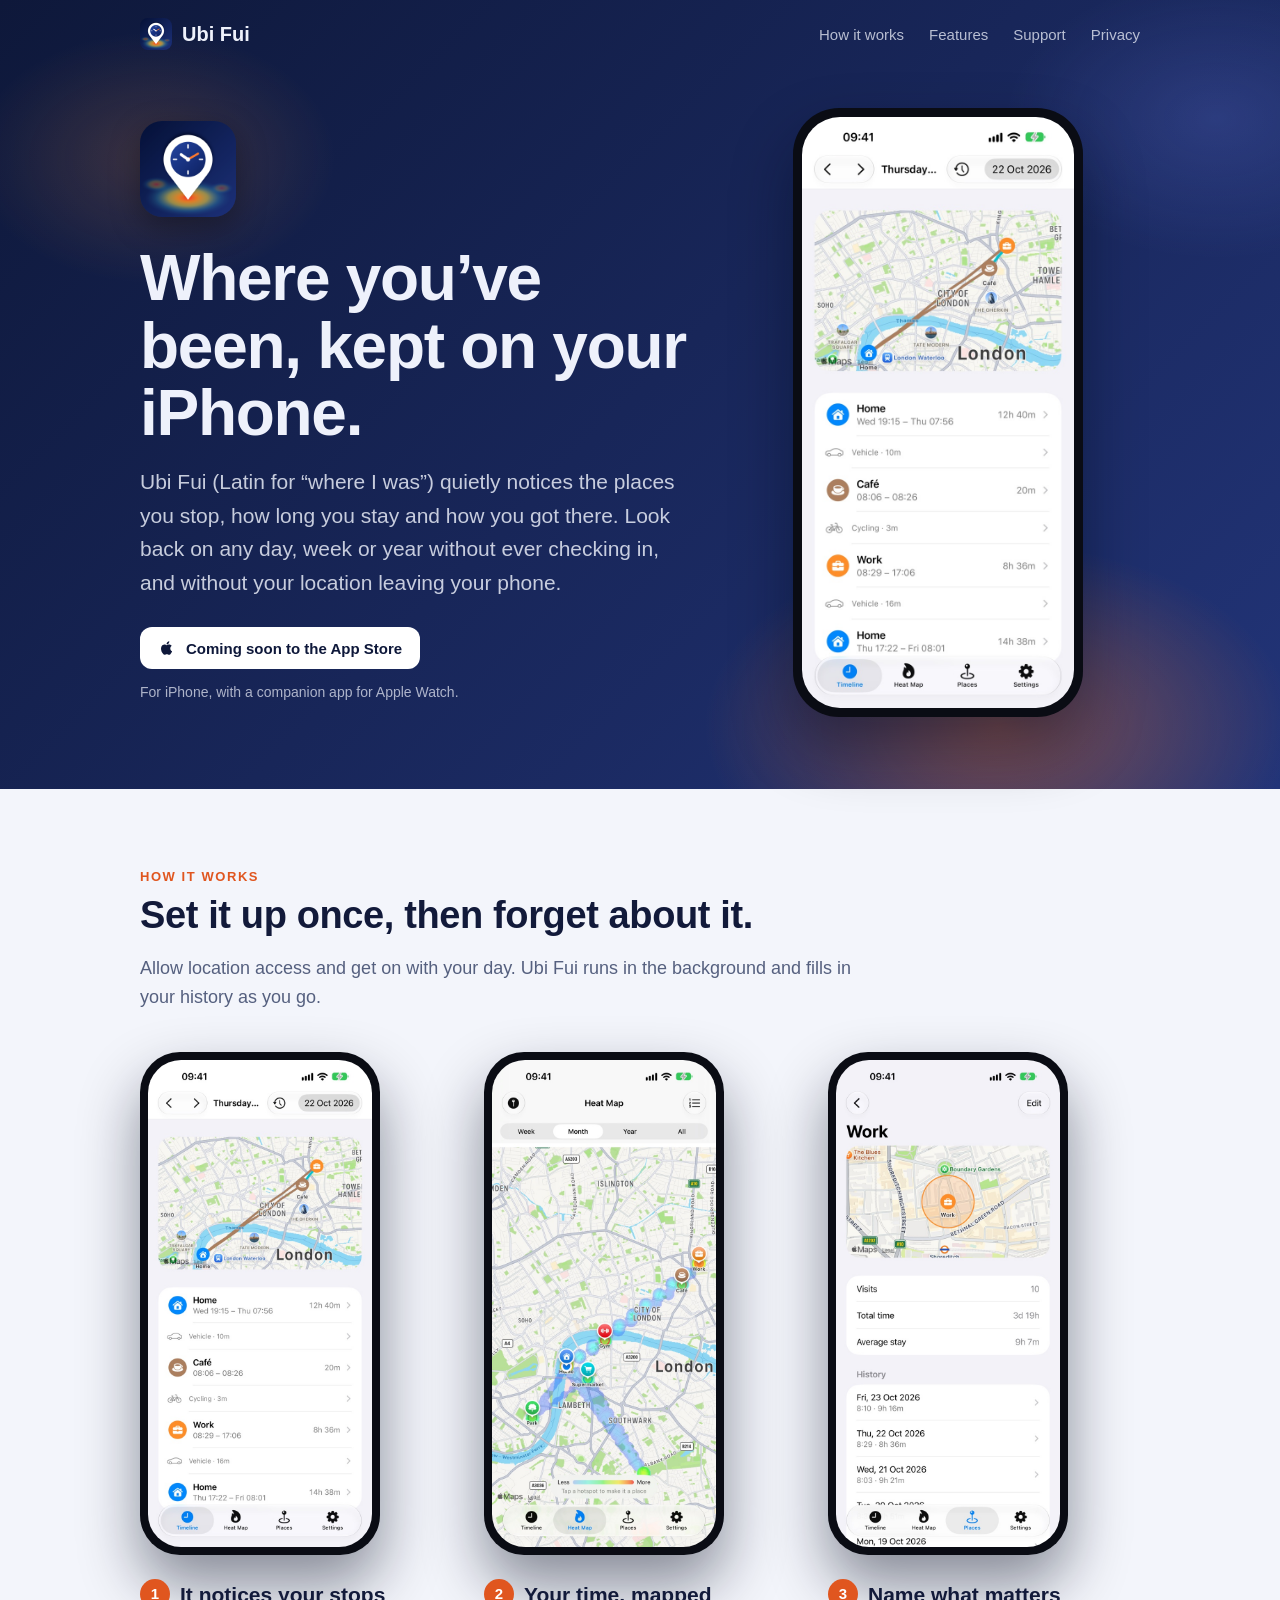
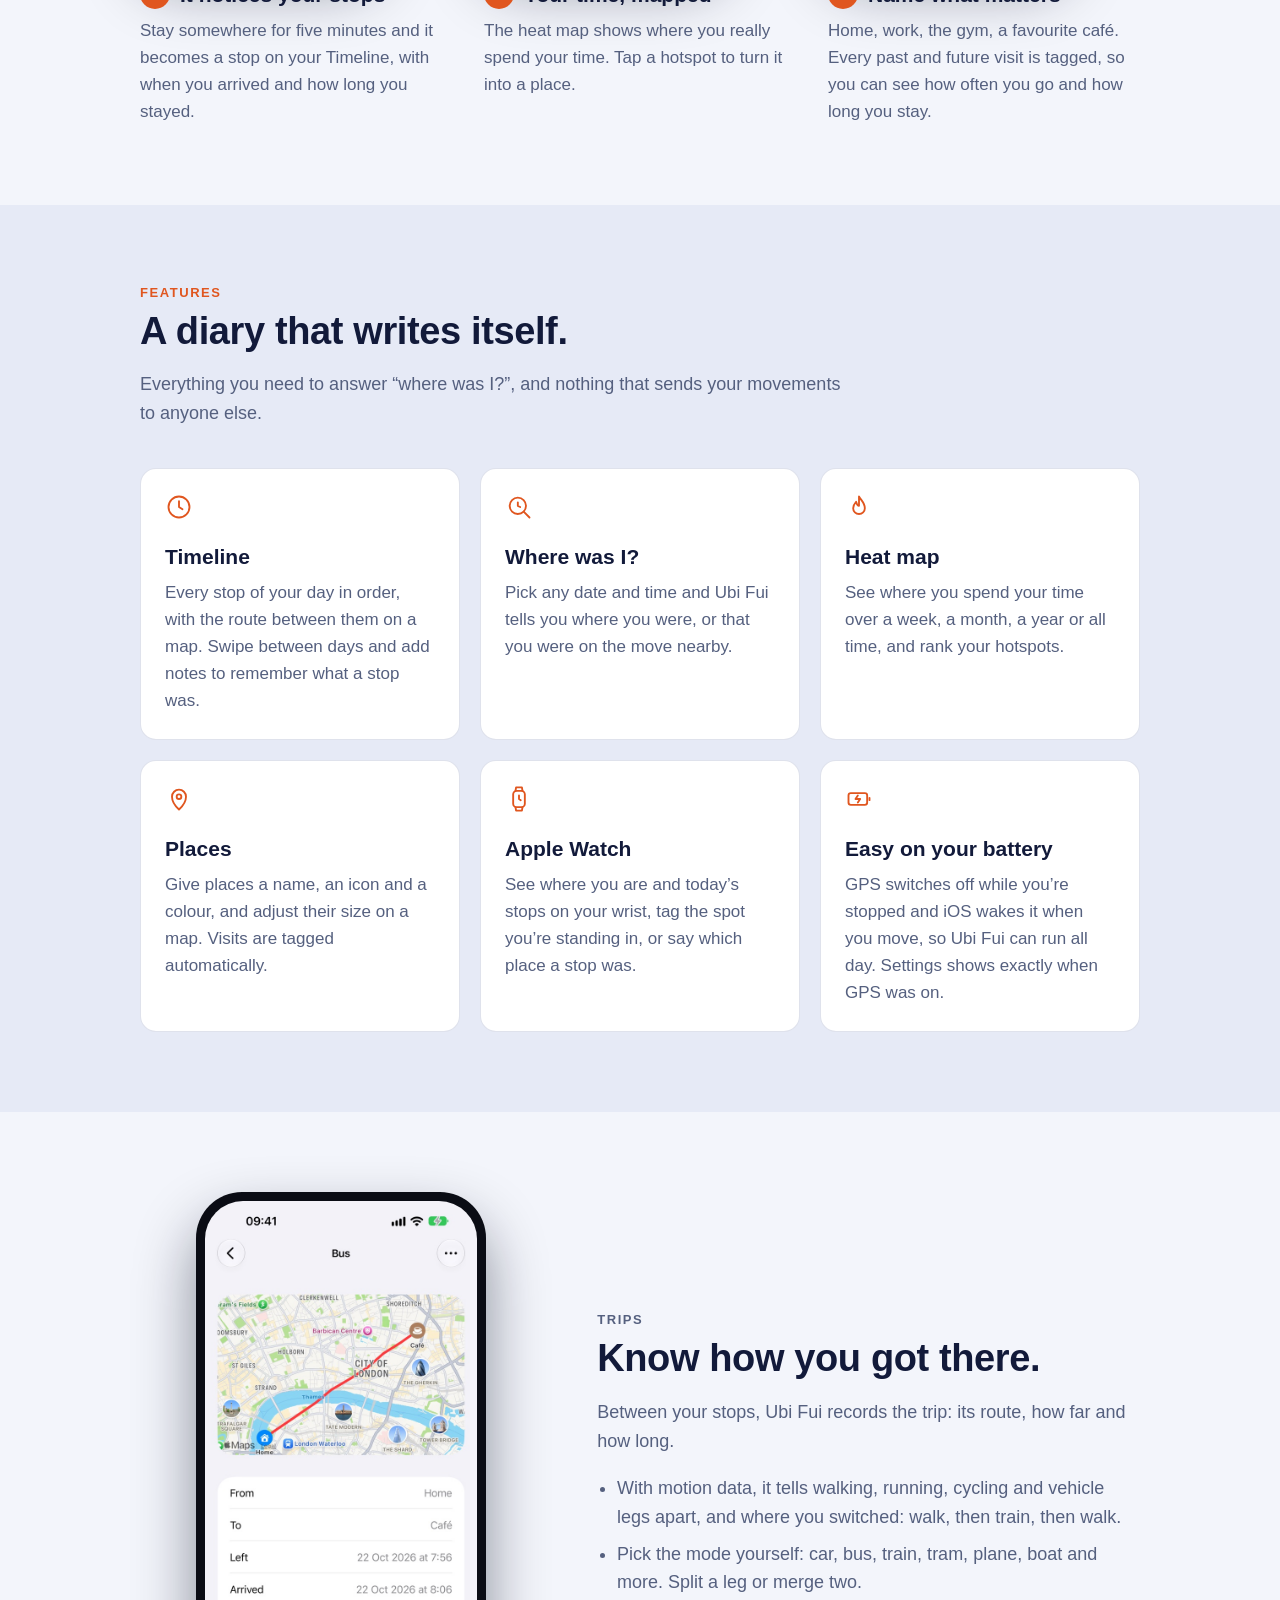
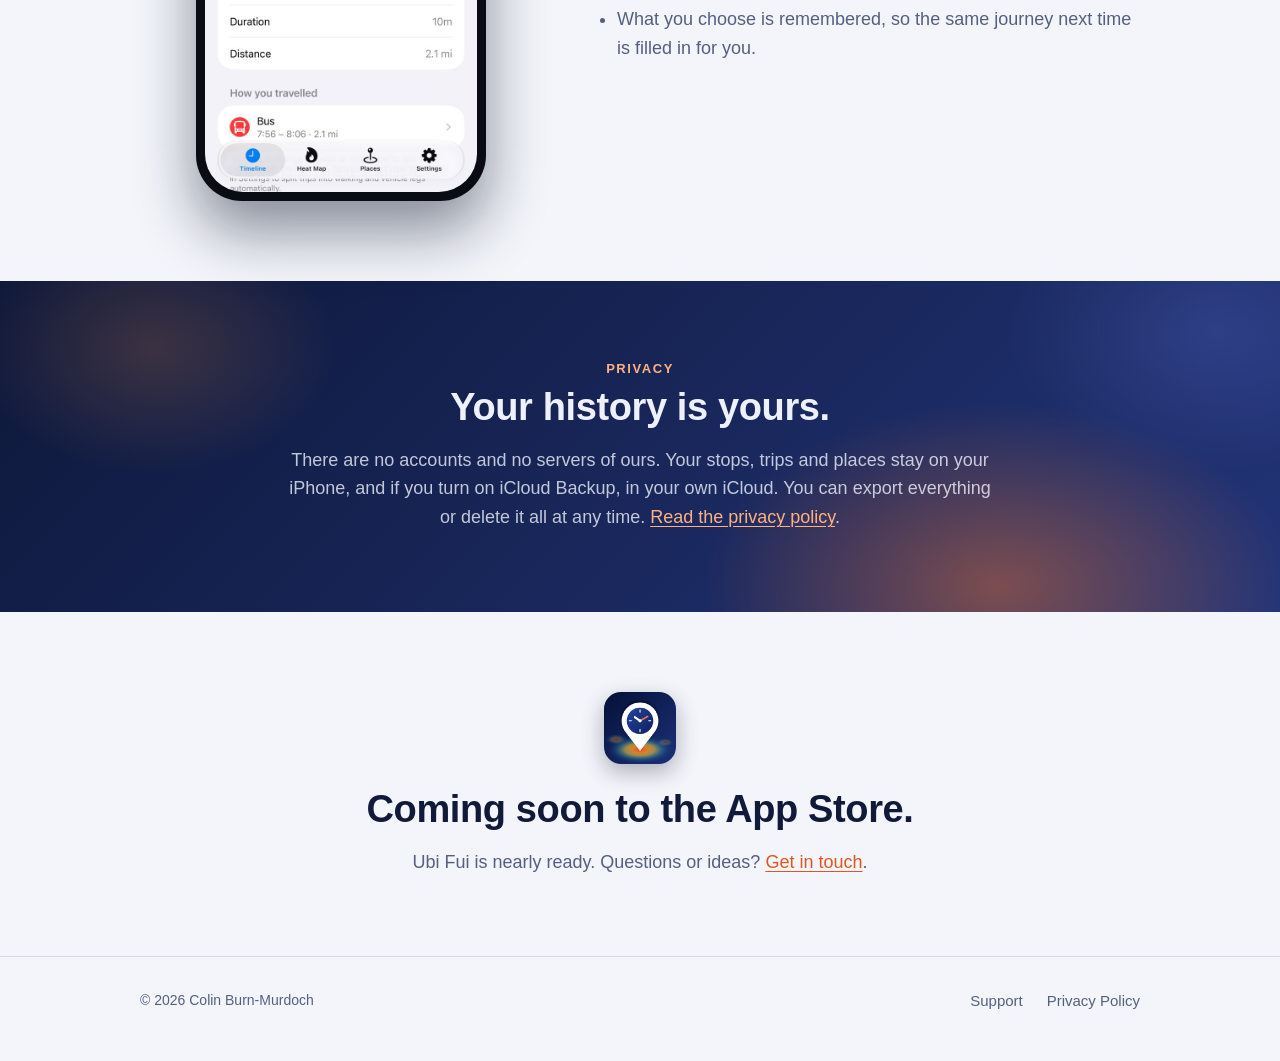
==== index.html @ 3b73dcff "Website, privacy policy and support page Co-Authored-By: Claude Opus 5.5 <noreply@anthropic.com>" ====
<!doctype html>
<html lang="en-GB">
<head>
<meta charset="utf-8">
<meta name="viewport" content="width=device-width, initial-scale=1">
<title>Ubi Fui: your private location history</title>
<meta name="description" content="Ubi Fui is an iPhone app that quietly records the places you stop and the trips between them, and keeps it all on your phone. No account, no servers, no tracking.">
<link rel="canonical" href="https://ubifui.app/">
<meta property="og:type" content="website">
<meta property="og:site_name" content="Ubi Fui">
<meta property="og:url" content="https://ubifui.app/">
<meta property="og:title" content="Ubi Fui: your private location history">
<meta property="og:description" content="Where you’ve been, kept on your iPhone. Stops, trips, places and a heat map of your time, with nothing sent to us.">
<meta property="og:image" content="https://ubifui.app/assets/share-preview.jpg">
<meta property="og:image:width" content="1200">
<meta property="og:image:height" content="630">
<meta property="og:image:alt" content="Ubi Fui's Timeline showing a day of stops and trips around London">
<meta property="og:locale" content="en_GB">
<meta name="twitter:card" content="summary_large_image">
<meta name="theme-color" content="#f3f5fb" media="(prefers-color-scheme: light)">
<meta name="theme-color" content="#0e183a" media="(prefers-color-scheme: dark)">
<link rel="icon" href="assets/favicon.png">
<link rel="apple-touch-icon" href="assets/apple-touch-icon.png">
<style>
  :root {
    color-scheme: light dark;
    --page: #f3f5fb;
    --page-deep: #e6eaf6;
    --card: #ffffff;
    --ink: #121a3a;
    --muted: #55607f;
    --rule: rgba(34, 52, 120, 0.14);
    --accent: #e0561f;
    --navy: #0e183a;
    --navy-2: #223478;
    --sans: -apple-system, BlinkMacSystemFont, "SF Pro Text", "Helvetica Neue", Arial, sans-serif;
    --display: -apple-system, BlinkMacSystemFont, "SF Pro Display", "Helvetica Neue", Arial, sans-serif;
  }
  @media (prefers-color-scheme: dark) {
    :root {
      --page: #0b1330;
      --page-deep: #101a40;
      --card: #16224d;
      --ink: #eef1fb;
      --muted: #a7b0cf;
      --rule: rgba(167, 176, 207, 0.16);
      --accent: #ff8a4c;
    }
  }

  * { box-sizing: border-box; }
  html { -webkit-text-size-adjust: 100%; scroll-behavior: smooth; }
  body { margin: 0; background: var(--page); color: var(--ink); font: 18px/1.6 var(--sans); }
  a { color: var(--accent); text-underline-offset: 3px; }
  img { max-width: 100%; display: block; }
  .wrap { max-width: 1040px; margin: 0 auto; padding: 0 20px; }

  /* Heat-map glows on navy, like the app icon */
  .heat {
    color: #eef1fb;
    background:
      radial-gradient(420px 260px at 78% 92%, rgba(255, 120, 40, 0.42), transparent 70%),
      radial-gradient(260px 180px at 12% 20%, rgba(255, 150, 60, 0.18), transparent 70%),
      radial-gradient(300px 200px at 95% 15%, rgba(120, 140, 255, 0.18), transparent 70%),
      linear-gradient(135deg, var(--navy), var(--navy-2));
  }
  .heat p a { color: #ffb184; }
  .soft { background: var(--page-deep); }

  header.top { padding: 18px 0; }
  header.top .wrap { display: flex; align-items: center; justify-content: space-between; gap: 16px; }
  .brand { display: flex; align-items: center; gap: 10px; color: inherit; text-decoration: none;
           font: 700 20px var(--display); }
  .brand img { width: 32px; height: 32px; border-radius: 8px; }
  nav a { color: inherit; opacity: 0.75; text-decoration: none; font-size: 15px; margin-left: 20px; }
  nav a:hover, nav a[aria-current] { opacity: 1; }

  .hero { padding-bottom: 72px; }
  .hero .wrap.split { display: grid; grid-template-columns: 1.15fr 0.85fr; gap: 48px; align-items: center; padding-top: 40px; }
  .hero-icon { width: 96px; height: 96px; border-radius: 22px;
               box-shadow: 0 10px 30px rgba(0, 0, 0, 0.35); margin-bottom: 28px; }
  h1 { font: 700 clamp(40px, 6vw, 64px)/1.05 var(--display); margin: 0 0 18px; letter-spacing: -0.02em; }
  .lede { font-size: 21px; color: rgba(238, 241, 251, 0.82); margin: 0 0 28px; max-width: 32em; }
  .badge { display: inline-flex; align-items: center; gap: 10px; background: #fff; color: var(--navy);
           border-radius: 12px; padding: 12px 18px; font: 600 15px var(--sans); text-decoration: none; }
  .badge svg { width: 18px; height: 18px; fill: currentColor; }
  .badge-note { font-size: 14px; color: rgba(238, 241, 251, 0.7); margin: 12px 0 0; }

  .phone { margin: 0 auto; width: min(290px, 100%); border-radius: 46px; padding: 9px;
           background: #0a0c14; box-shadow: 0 30px 60px rgba(5, 10, 30, 0.45); }
  .phone img { border-radius: 38px; width: 100%; height: auto; }

  section { padding: 80px 0; }
  .eyebrow { font: 600 13px var(--sans); letter-spacing: 0.12em; text-transform: uppercase;
             color: var(--accent); margin: 0 0 10px; }
  .heat .eyebrow { color: #ffb184; }
  h2 { font: 700 clamp(28px, 4vw, 38px)/1.15 var(--display); margin: 0 0 16px; letter-spacing: -0.01em; }
  .intro { color: var(--muted); max-width: 40em; margin: 0 0 40px; }
  .heat .intro { color: rgba(238, 241, 251, 0.8); }

  .steps { display: grid; grid-template-columns: repeat(3, 1fr); gap: 32px; counter-reset: step; }
  .step { counter-increment: step; }
  .step .phone { width: min(240px, 100%); margin: 0 0 24px; border-radius: 40px; padding: 8px; }
  .step .phone img { border-radius: 33px; }
  .step h3::before { content: counter(step); display: inline-grid; place-items: center; width: 30px; height: 30px;
                     margin-right: 10px; border-radius: 50%; background: var(--accent); color: #fff;
                     font: 600 15px var(--sans); vertical-align: 2px; }
  h3 { font: 600 21px/1.3 var(--display); margin: 0 0 8px; }
  .step p, .feature p { margin: 0; color: var(--muted); font-size: 17px; }

  .features { display: grid; grid-template-columns: repeat(3, 1fr); gap: 20px; }
  .feature { background: var(--card); border: 1px solid var(--rule); border-radius: 16px; padding: 24px; }
  .feature svg { width: 28px; height: 28px; stroke: var(--accent); fill: none; stroke-width: 1.6;
                 stroke-linecap: round; stroke-linejoin: round; margin-bottom: 14px; }

  .trips .wrap { display: grid; grid-template-columns: 0.85fr 1.15fr; gap: 56px; align-items: center; }
  .trips p { color: var(--muted); }
  .trips ul { padding-left: 1.1em; color: var(--muted); }
  .trips li { margin: 8px 0; }

  .centred .wrap { max-width: 760px; text-align: center; }
  .centred .intro { margin: 0 auto; }
  .soon-icon { width: 72px; height: 72px; border-radius: 17px; margin: 0 auto 24px;
               box-shadow: 0 8px 22px rgba(5, 10, 30, 0.3); }

  footer { border-top: 1px solid var(--rule); padding: 32px 0 48px; font-size: 14px; color: var(--muted); }
  footer .wrap { display: flex; flex-wrap: wrap; justify-content: space-between; gap: 12px; }
  footer nav a { color: var(--muted); margin: 0 0 0 20px; opacity: 1; }

  @media (max-width: 820px) {
    .hero { padding-bottom: 56px; }
    .hero .wrap.split, .trips .wrap { grid-template-columns: 1fr; gap: 40px; padding-top: 16px; }
    .steps, .features { grid-template-columns: 1fr; }
    .step .phone { margin: 0 auto 24px; }
    .features { gap: 14px; }
    section { padding: 56px 0; }
    nav a.optional { display: none; }
    .trips .phone { order: 2; }
  }
  @media (min-width: 821px) and (max-width: 1000px) {
    .features { grid-template-columns: repeat(2, 1fr); }
  }
</style>
</head>
<body>

<div class="heat hero">
<header class="top">
  <div class="wrap">
    <a class="brand" href="./"><img src="assets/favicon.png" alt="">Ubi Fui</a>
    <nav>
      <a class="optional" href="#how">How it works</a>
      <a class="optional" href="#features">Features</a>
      <a href="support/">Support</a>
      <a href="privacy/">Privacy</a>
    </nav>
  </div>
</header>
  <div class="wrap split">
    <div>
      <img class="hero-icon" src="assets/icon.png" alt="Ubi Fui app icon">
      <h1>Where you’ve been, kept on your iPhone.</h1>
      <p class="lede">Ubi Fui (Latin for “where I was”) quietly notices the places you stop, how long you stay and how you got there. Look back on any day, week or year without ever checking in, and without your location leaving your phone.</p>
      <span class="badge">
        <svg viewBox="0 0 24 24" aria-hidden="true"><path d="M16.37 12.6c-.02-2.3 1.88-3.4 1.96-3.46-1.07-1.56-2.73-1.78-3.32-1.8-1.41-.14-2.76.83-3.48.83-.72 0-1.82-.81-3-.79-1.54.02-2.96.9-3.76 2.28-1.6 2.78-.41 6.9 1.15 9.16.76 1.1 1.67 2.34 2.86 2.3 1.15-.05 1.58-.74 2.97-.74 1.38 0 1.77.74 2.98.72 1.23-.02 2.01-1.12 2.76-2.23.87-1.28 1.23-2.52 1.25-2.58-.03-.01-2.4-.92-2.42-3.66zM14.1 5.86c.63-.77 1.06-1.83.94-2.89-.91.04-2.01.61-2.67 1.37-.58.67-1.09 1.76-.95 2.8 1.01.08 2.05-.52 2.68-1.28z"/></svg>
        Coming soon to the App Store
      </span>
      <p class="badge-note">For iPhone, with a companion app for Apple Watch.</p>
    </div>
    <div class="phone"><img src="assets/screen-timeline.jpg" alt="Ubi Fui's Timeline: a day of stops at home, a café and work, with the trips between them on a map of London" width="644" height="1400"></div>
  </div>
</div>

<main>
<section id="how">
  <div class="wrap">
    <p class="eyebrow">How it works</p>
    <h2>Set it up once, then forget about it.</h2>
    <p class="intro">Allow location access and get on with your day. Ubi Fui runs in the background and fills in your history as you go.</p>
    <div class="steps">
      <div class="step">
        <div class="phone"><img src="assets/screen-timeline.jpg" alt="The Timeline for one day" width="644" height="1400" loading="lazy"></div>
        <h3>It notices your stops</h3>
        <p>Stay somewhere for five minutes and it becomes a stop on your Timeline, with when you arrived and how long you stayed.</p>
      </div>
      <div class="step">
        <div class="phone"><img src="assets/screen-heatmap.jpg" alt="A heat map of a month around London, with named places pinned" width="644" height="1400" loading="lazy"></div>
        <h3>Your time, mapped</h3>
        <p>The heat map shows where you really spend your time. Tap a hotspot to turn it into a place.</p>
      </div>
      <div class="step">
        <div class="phone"><img src="assets/screen-place.jpg" alt="A place called Work, with its visits, total time and history" width="644" height="1400" loading="lazy"></div>
        <h3>Name what matters</h3>
        <p>Home, work, the gym, a favourite café. Every past and future visit is tagged, so you can see how often you go and how long you stay.</p>
      </div>
    </div>
  </div>
</section>

<section id="features" class="soft">
  <div class="wrap">
    <p class="eyebrow">Features</p>
    <h2>A diary that writes itself.</h2>
    <p class="intro">Everything you need to answer “where was I?”, and nothing that sends your movements to anyone else.</p>
    <div class="features">
      <div class="feature">
        <svg viewBox="0 0 24 24" aria-hidden="true"><circle cx="12" cy="12" r="9"/><path d="M12 7v5l3 2"/></svg>
        <h3>Timeline</h3>
        <p>Every stop of your day in order, with the route between them on a map. Swipe between days and add notes to remember what a stop was.</p>
      </div>
      <div class="feature">
        <svg viewBox="0 0 24 24" aria-hidden="true"><circle cx="11" cy="11" r="7"/><path d="M21 21l-5-5"/><path d="M11 8v3l2 1"/></svg>
        <h3>Where was I?</h3>
        <p>Pick any date and time and Ubi Fui tells you where you were, or that you were on the move nearby.</p>
      </div>
      <div class="feature">
        <svg viewBox="0 0 24 24" aria-hidden="true"><path d="M12 3c2 3.5 5 5.5 5 10a5 5 0 0 1-10 0c0-2.5 1.2-4 2.5-5.5C10 9.5 11 11 12 11c0-3 0-5.5 0-8z"/></svg>
        <h3>Heat map</h3>
        <p>See where you spend your time over a week, a month, a year or all time, and rank your hotspots.</p>
      </div>
      <div class="feature">
        <svg viewBox="0 0 24 24" aria-hidden="true"><path d="M12 21s-6-5.6-6-11a6 6 0 0 1 12 0c0 5.4-6 11-6 11z"/><circle cx="12" cy="10" r="2"/></svg>
        <h3>Places</h3>
        <p>Give places a name, an icon and a colour, and adjust their size on a map. Visits are tagged automatically.</p>
      </div>
      <div class="feature">
        <svg viewBox="0 0 24 24" aria-hidden="true"><rect x="7" y="5" width="10" height="14" rx="3"/><path d="M9 5l.5-3h5l.5 3M9 19l.5 3h5l.5-3"/><path d="M12 9v3l1.5 1"/></svg>
        <h3>Apple Watch</h3>
        <p>See where you are and today’s stops on your wrist, tag the spot you’re standing in, or say which place a stop was.</p>
      </div>
      <div class="feature">
        <svg viewBox="0 0 24 24" aria-hidden="true"><rect x="3" y="7" width="16" height="10" rx="2"/><path d="M21 11v2"/><path d="M11 9l-2 3h4l-2 3"/></svg>
        <h3>Easy on your battery</h3>
        <p>GPS switches off while you’re stopped and iOS wakes it when you move, so Ubi Fui can run all day. Settings shows exactly when GPS was on.</p>
      </div>
    </div>
  </div>
</section>

<section class="trips">
  <div class="wrap">
    <div class="phone"><img src="assets/screen-trip.jpg" alt="A trip from Home to Café, set to Bus, with its route on a map" width="644" height="1400" loading="lazy"></div>
    <div>
      <p class="eyebrow">Trips</p>
      <h2>Know how you got there.</h2>
      <p>Between your stops, Ubi Fui records the trip: its route, how far and how long.</p>
      <ul>
        <li>With motion data, it tells walking, running, cycling and vehicle legs apart, and where you switched: walk, then train, then walk.</li>
        <li>Pick the mode yourself: car, bus, train, tram, plane, boat and more. Split a leg or merge two.</li>
        <li>What you choose is remembered, so the same journey next time is filled in for you.</li>
      </ul>
    </div>
  </div>
</section>

<section class="heat centred">
  <div class="wrap">
    <p class="eyebrow">Privacy</p>
    <h2>Your history is yours.</h2>
    <p class="intro">There are no accounts and no servers of ours. Your stops, trips and places stay on your iPhone, and if you turn on iCloud Backup, in your own iCloud. You can export everything or delete it all at any time. <a href="privacy/">Read the privacy policy</a>.</p>
  </div>
</section>

<section class="centred">
  <div class="wrap">
    <img class="soon-icon" src="assets/icon.png" alt="" loading="lazy">
    <h2>Coming soon to the App Store.</h2>
    <p class="intro">Ubi Fui is nearly ready. Questions or ideas? <a href="support/">Get in touch</a>.</p>
  </div>
</section>
</main>

<footer>
  <div class="wrap">
    <span>© 2026 Colin Burn-Murdoch</span>
    <nav>
      <a href="support/">Support</a>
      <a href="privacy/">Privacy Policy</a>
    </nav>
  </div>
</footer>

</body>
</html>
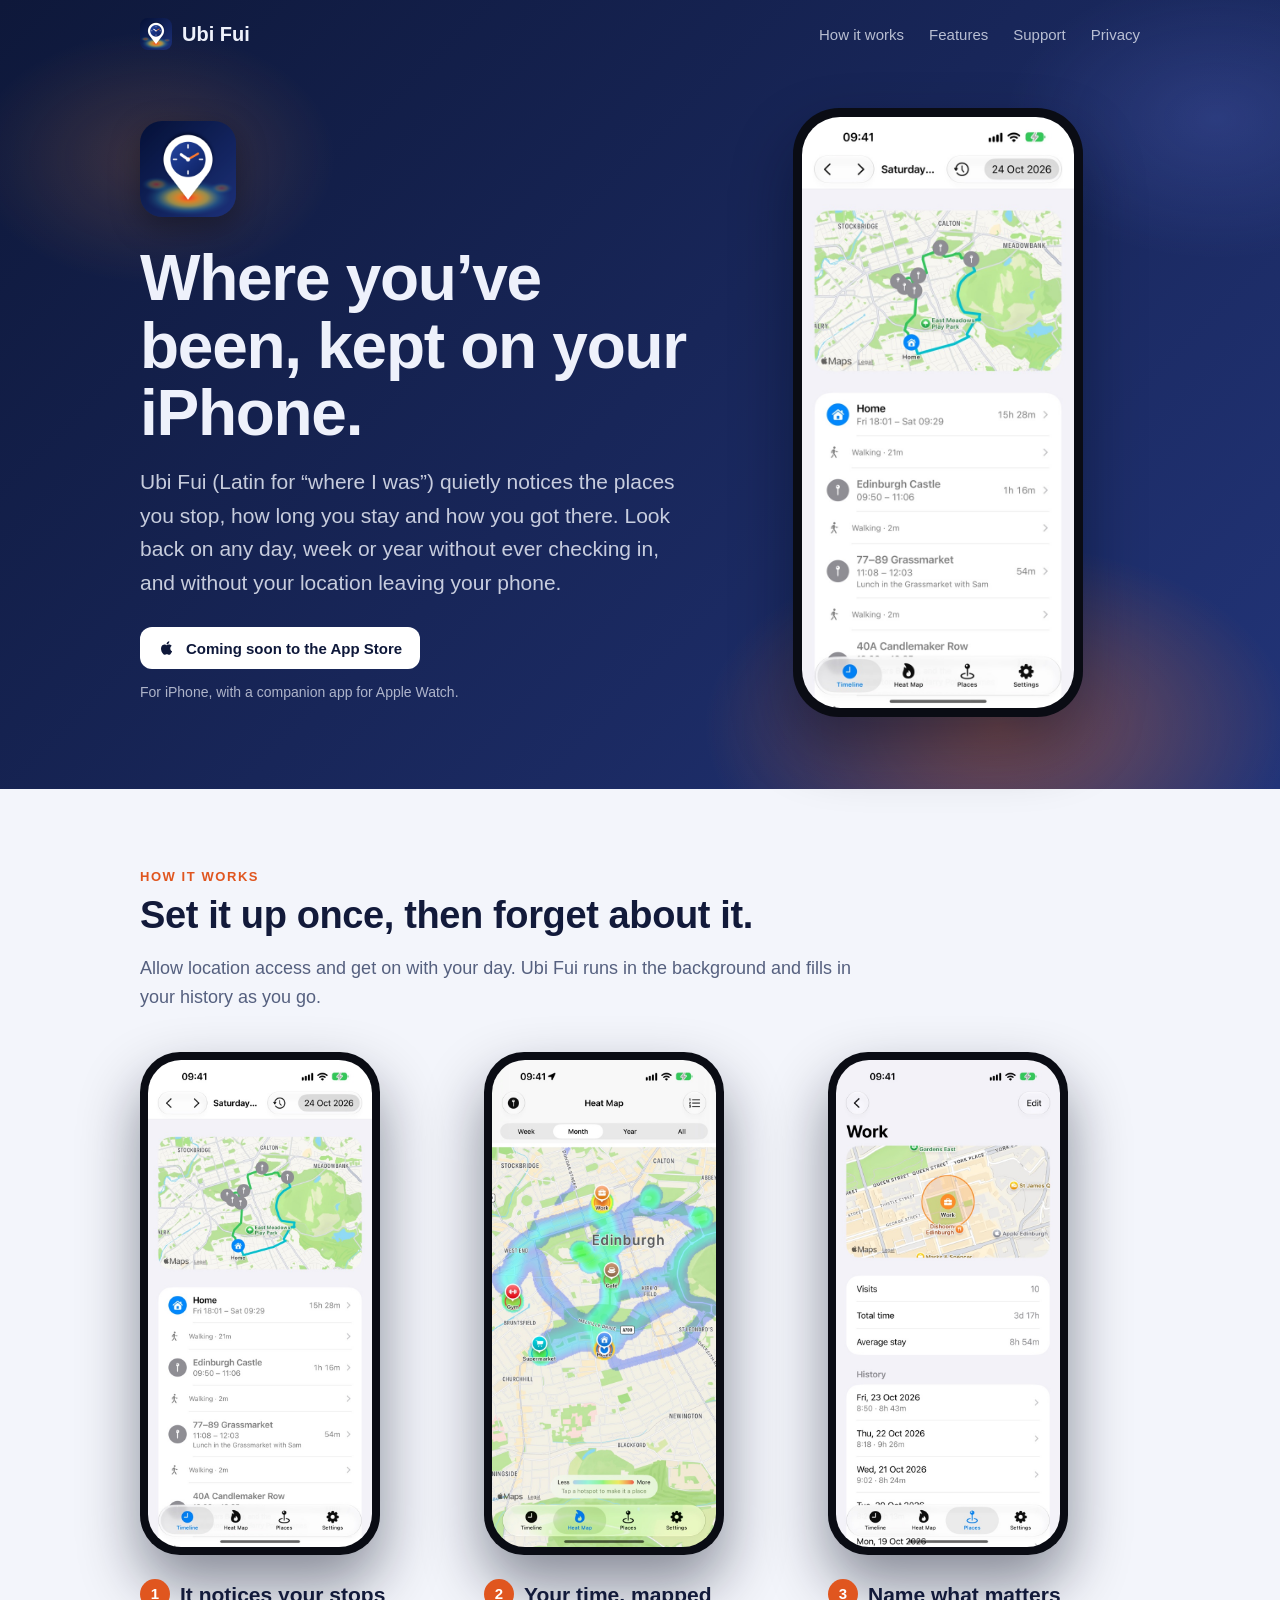
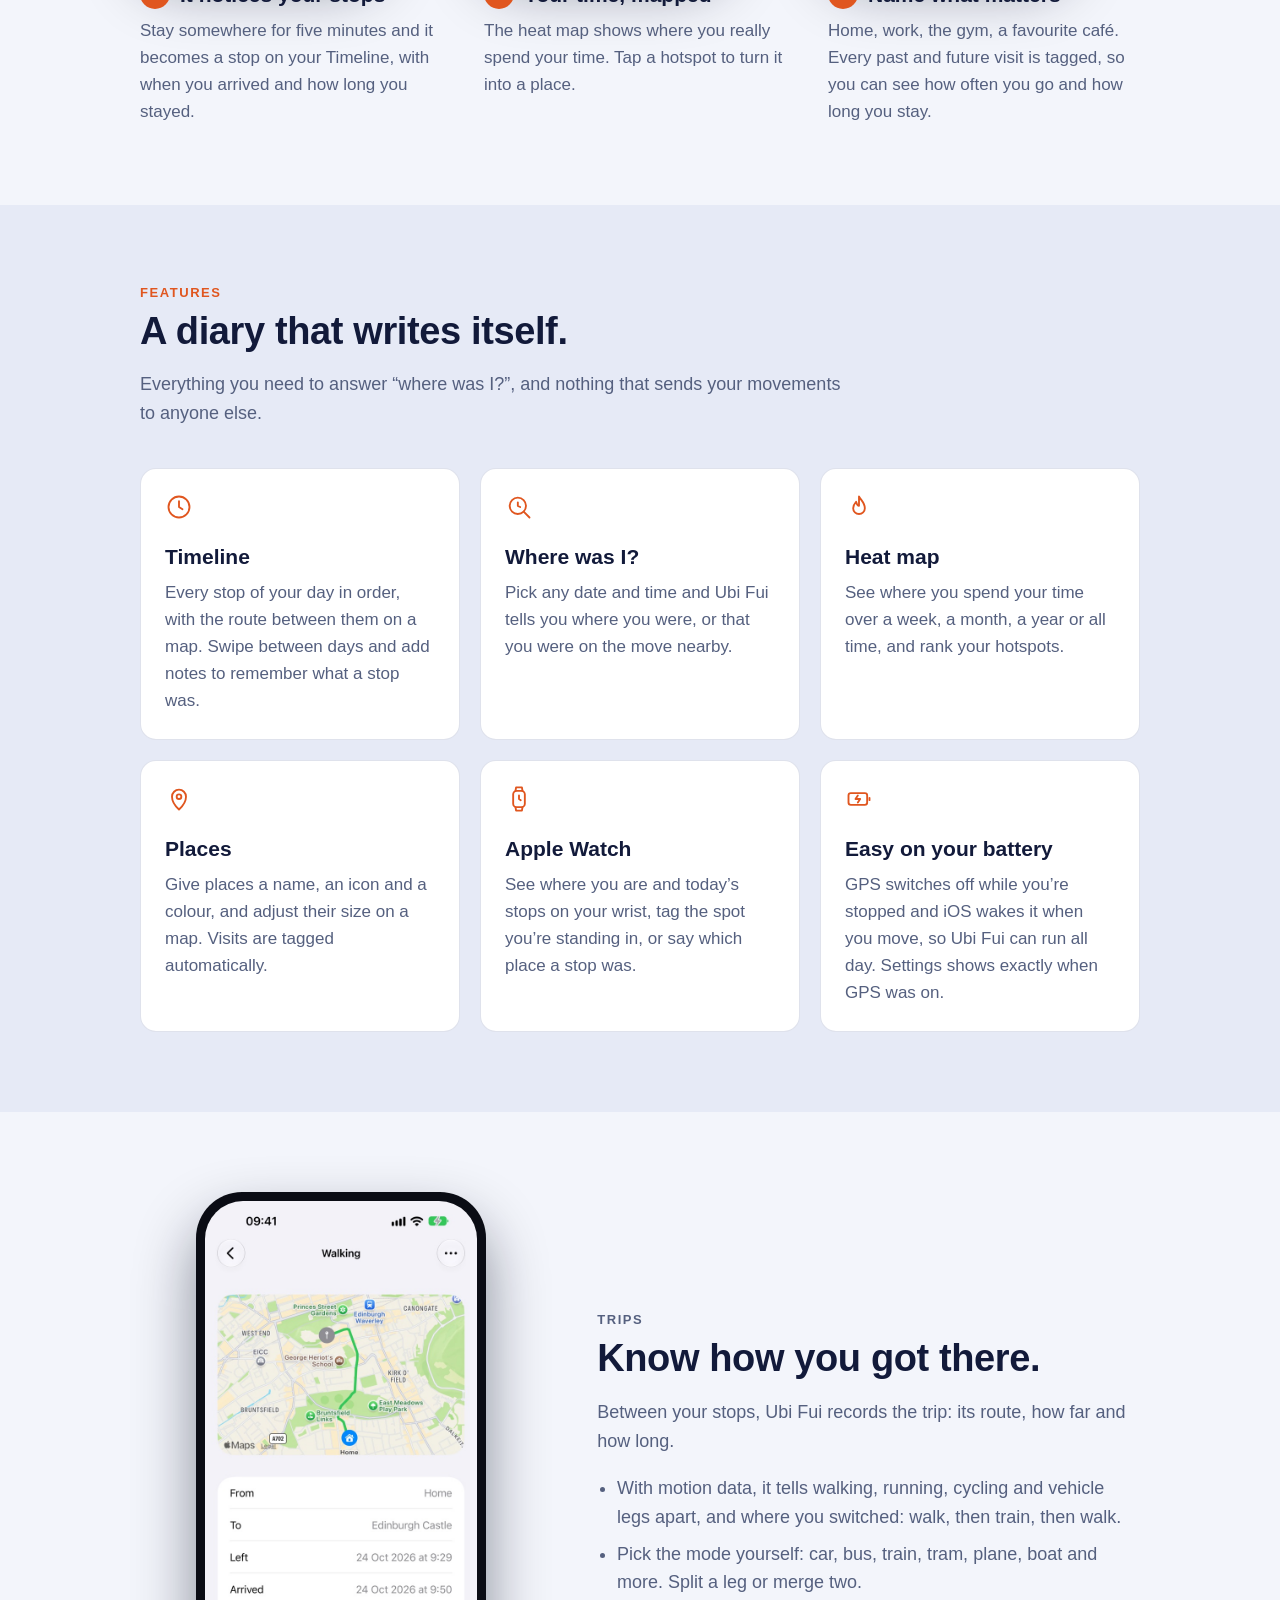
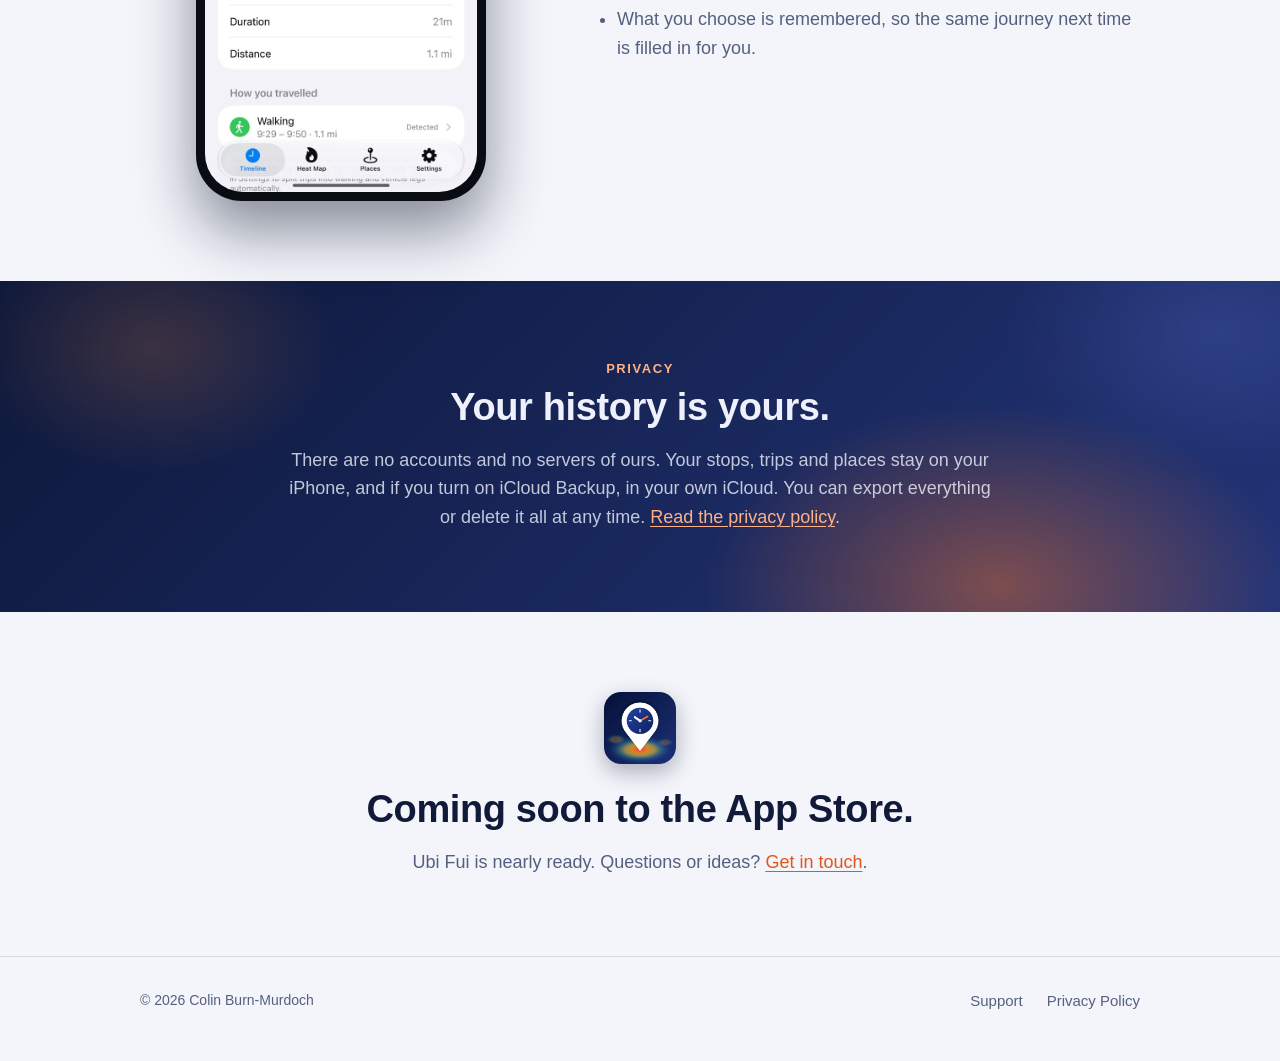
==== commit 7fc9124c: "Edinburgh screenshots with real walking routes Co-Authored-By: Claude Opus 5.5 <noreply@anthropic.co" ====
--- a/index.html
+++ b/index.html
@@ -14,7 +14,7 @@
 <meta property="og:image" content="https://ubifui.app/assets/share-preview.jpg">
 <meta property="og:image:width" content="1200">
 <meta property="og:image:height" content="630">
-<meta property="og:image:alt" content="Ubi Fui's Timeline showing a day of stops and trips around London">
+<meta property="og:image:alt" content="Ubi Fui's Timeline showing a walking tour of Edinburgh's Old Town">
 <meta property="og:locale" content="en_GB">
 <meta name="twitter:card" content="summary_large_image">
 <meta name="theme-color" content="#f3f5fb" media="(prefers-color-scheme: light)">
@@ -167,7 +167,7 @@
       </span>
       <p class="badge-note">For iPhone, with a companion app for Apple Watch.</p>
     </div>
-    <div class="phone"><img src="assets/screen-timeline.jpg" alt="Ubi Fui's Timeline: a day of stops at home, a café and work, with the trips between them on a map of London" width="644" height="1400"></div>
+    <div class="phone"><img src="assets/screen-timeline.jpg" alt="Ubi Fui's Timeline: a Saturday walking tour of Edinburgh's Old Town, from the Castle to Holyrood, with the route on a map" width="644" height="1400"></div>
   </div>
 </div>
 
@@ -184,7 +184,7 @@
         <p>Stay somewhere for five minutes and it becomes a stop on your Timeline, with when you arrived and how long you stayed.</p>
       </div>
       <div class="step">
-        <div class="phone"><img src="assets/screen-heatmap.jpg" alt="A heat map of a month around London, with named places pinned" width="644" height="1400" loading="lazy"></div>
+        <div class="phone"><img src="assets/screen-heatmap.jpg" alt="A heat map of a month around Edinburgh, with named places pinned" width="644" height="1400" loading="lazy"></div>
         <h3>Your time, mapped</h3>
         <p>The heat map shows where you really spend your time. Tap a hotspot to turn it into a place.</p>
       </div>
@@ -239,7 +239,7 @@
 
 <section class="trips">
   <div class="wrap">
-    <div class="phone"><img src="assets/screen-trip.jpg" alt="A trip from Home to Café, set to Bus, with its route on a map" width="644" height="1400" loading="lazy"></div>
+    <div class="phone"><img src="assets/screen-trip.jpg" alt="A walk from home to Edinburgh Castle, with its route on a map" width="644" height="1400" loading="lazy"></div>
     <div>
       <p class="eyebrow">Trips</p>
       <h2>Know how you got there.</h2>
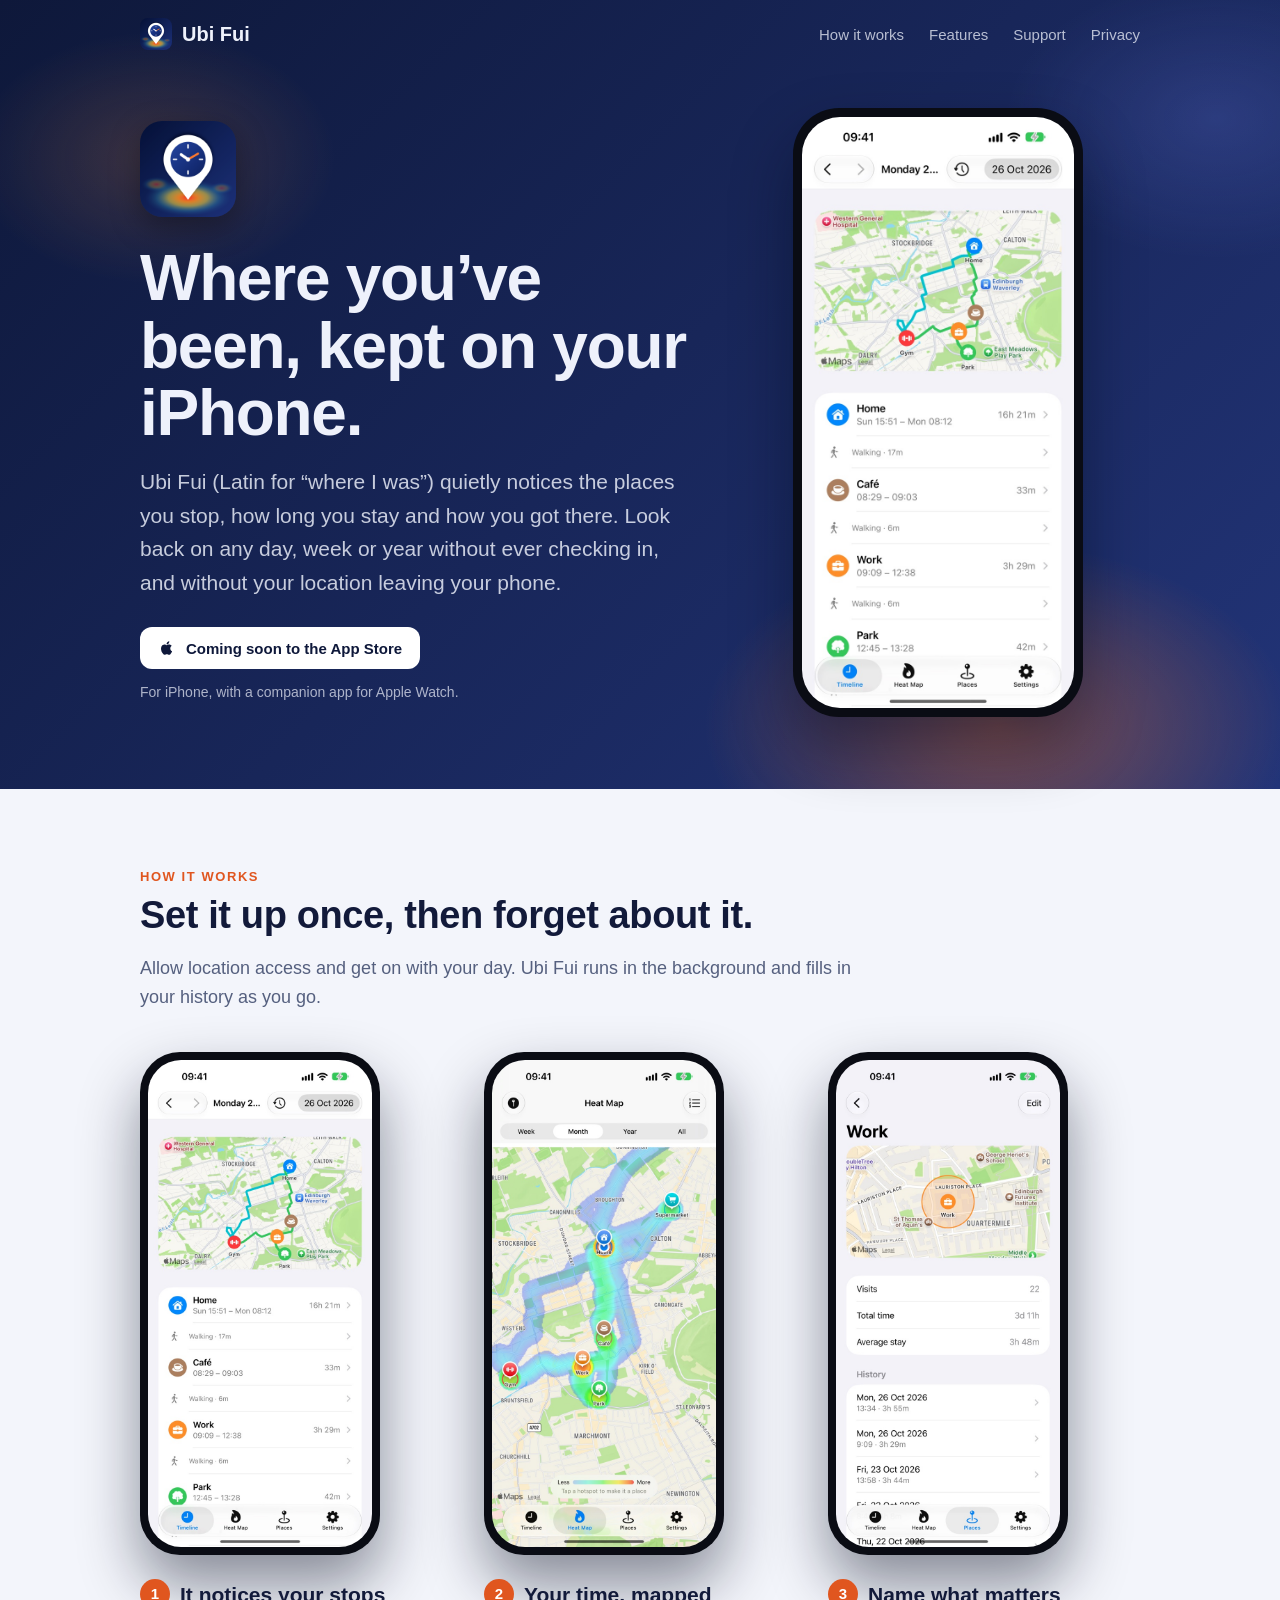
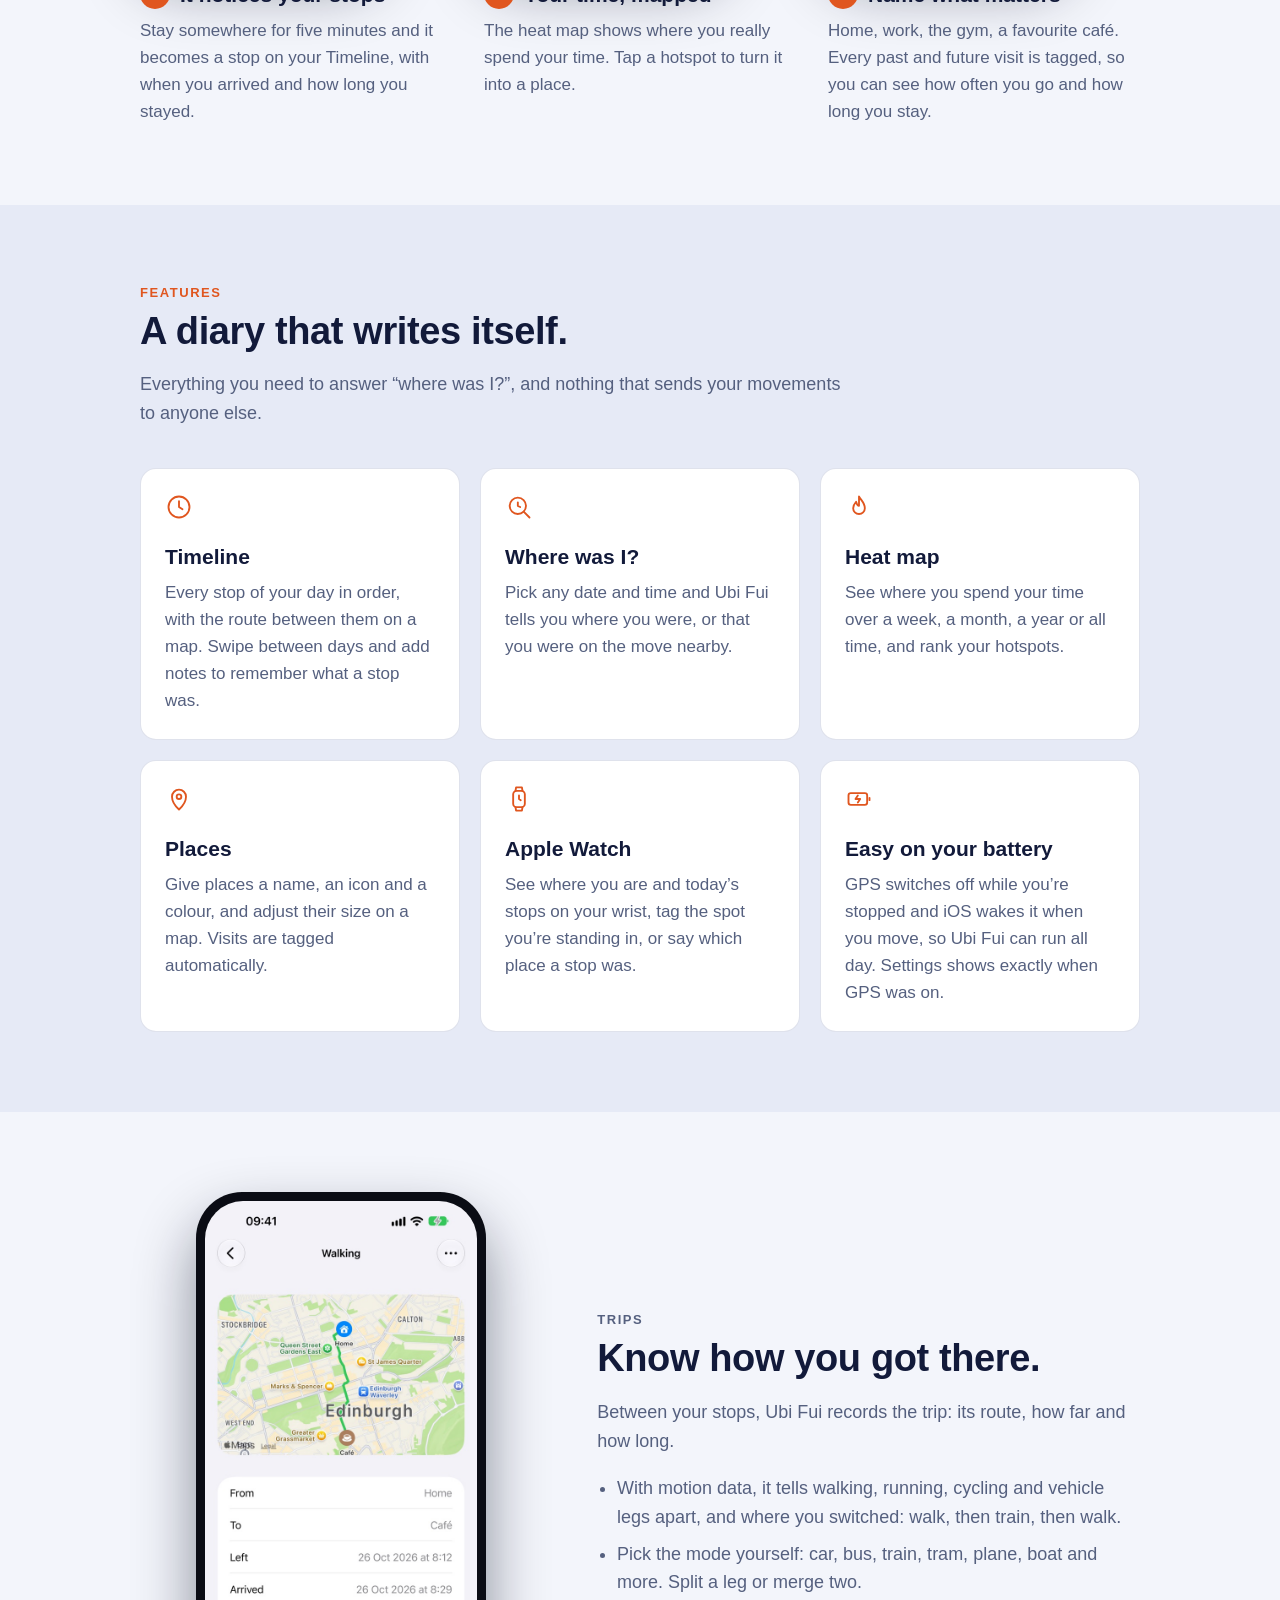
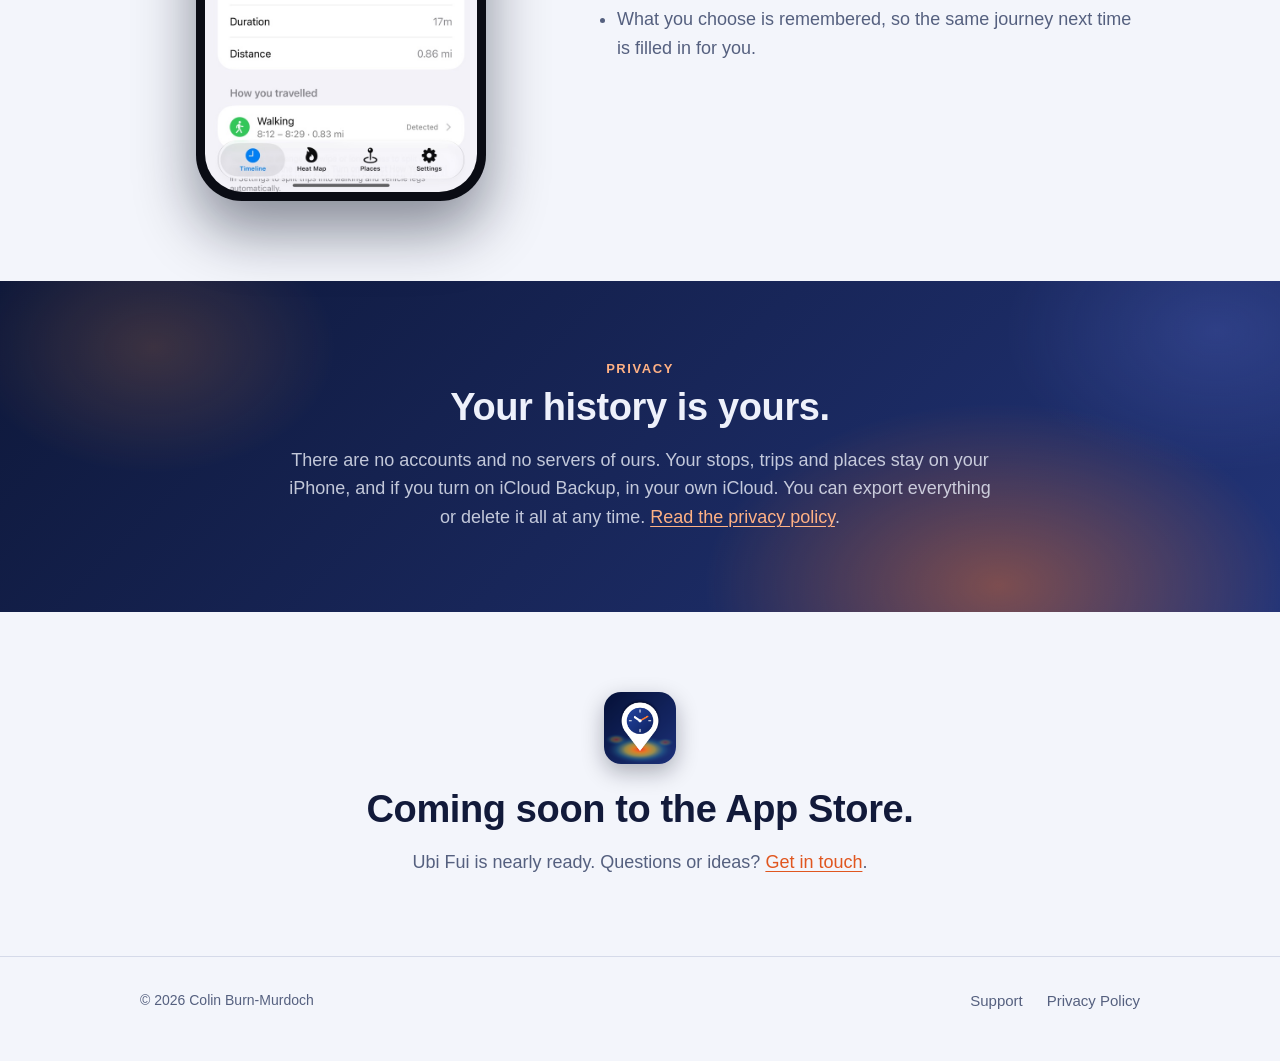
==== commit fd42678f: "Screenshots of a typical working day in Edinburgh Co-Authored-By: Claude Opus 5.5 <noreply@anthropic" ====
--- a/index.html
+++ b/index.html
@@ -14,7 +14,7 @@
 <meta property="og:image" content="https://ubifui.app/assets/share-preview.jpg">
 <meta property="og:image:width" content="1200">
 <meta property="og:image:height" content="630">
-<meta property="og:image:alt" content="Ubi Fui's Timeline showing a walking tour of Edinburgh's Old Town">
+<meta property="og:image:alt" content="Ubi Fui's Timeline showing a working day in Edinburgh">
 <meta property="og:locale" content="en_GB">
 <meta name="twitter:card" content="summary_large_image">
 <meta name="theme-color" content="#f3f5fb" media="(prefers-color-scheme: light)">
@@ -167,7 +167,7 @@
       </span>
       <p class="badge-note">For iPhone, with a companion app for Apple Watch.</p>
     </div>
-    <div class="phone"><img src="assets/screen-timeline.jpg" alt="Ubi Fui's Timeline: a Saturday walking tour of Edinburgh's Old Town, from the Castle to Holyrood, with the route on a map" width="644" height="1400"></div>
+    <div class="phone"><img src="assets/screen-timeline.jpg" alt="Ubi Fui's Timeline: a working day in Edinburgh, from home to the café, work, lunch in the park and the gym, with the routes on a map" width="644" height="1400"></div>
   </div>
 </div>
 
@@ -239,7 +239,7 @@
 
 <section class="trips">
   <div class="wrap">
-    <div class="phone"><img src="assets/screen-trip.jpg" alt="A walk from home to Edinburgh Castle, with its route on a map" width="644" height="1400" loading="lazy"></div>
+    <div class="phone"><img src="assets/screen-trip.jpg" alt="A walk from home to the café, with its route on a map" width="644" height="1400" loading="lazy"></div>
     <div>
       <p class="eyebrow">Trips</p>
       <h2>Know how you got there.</h2>
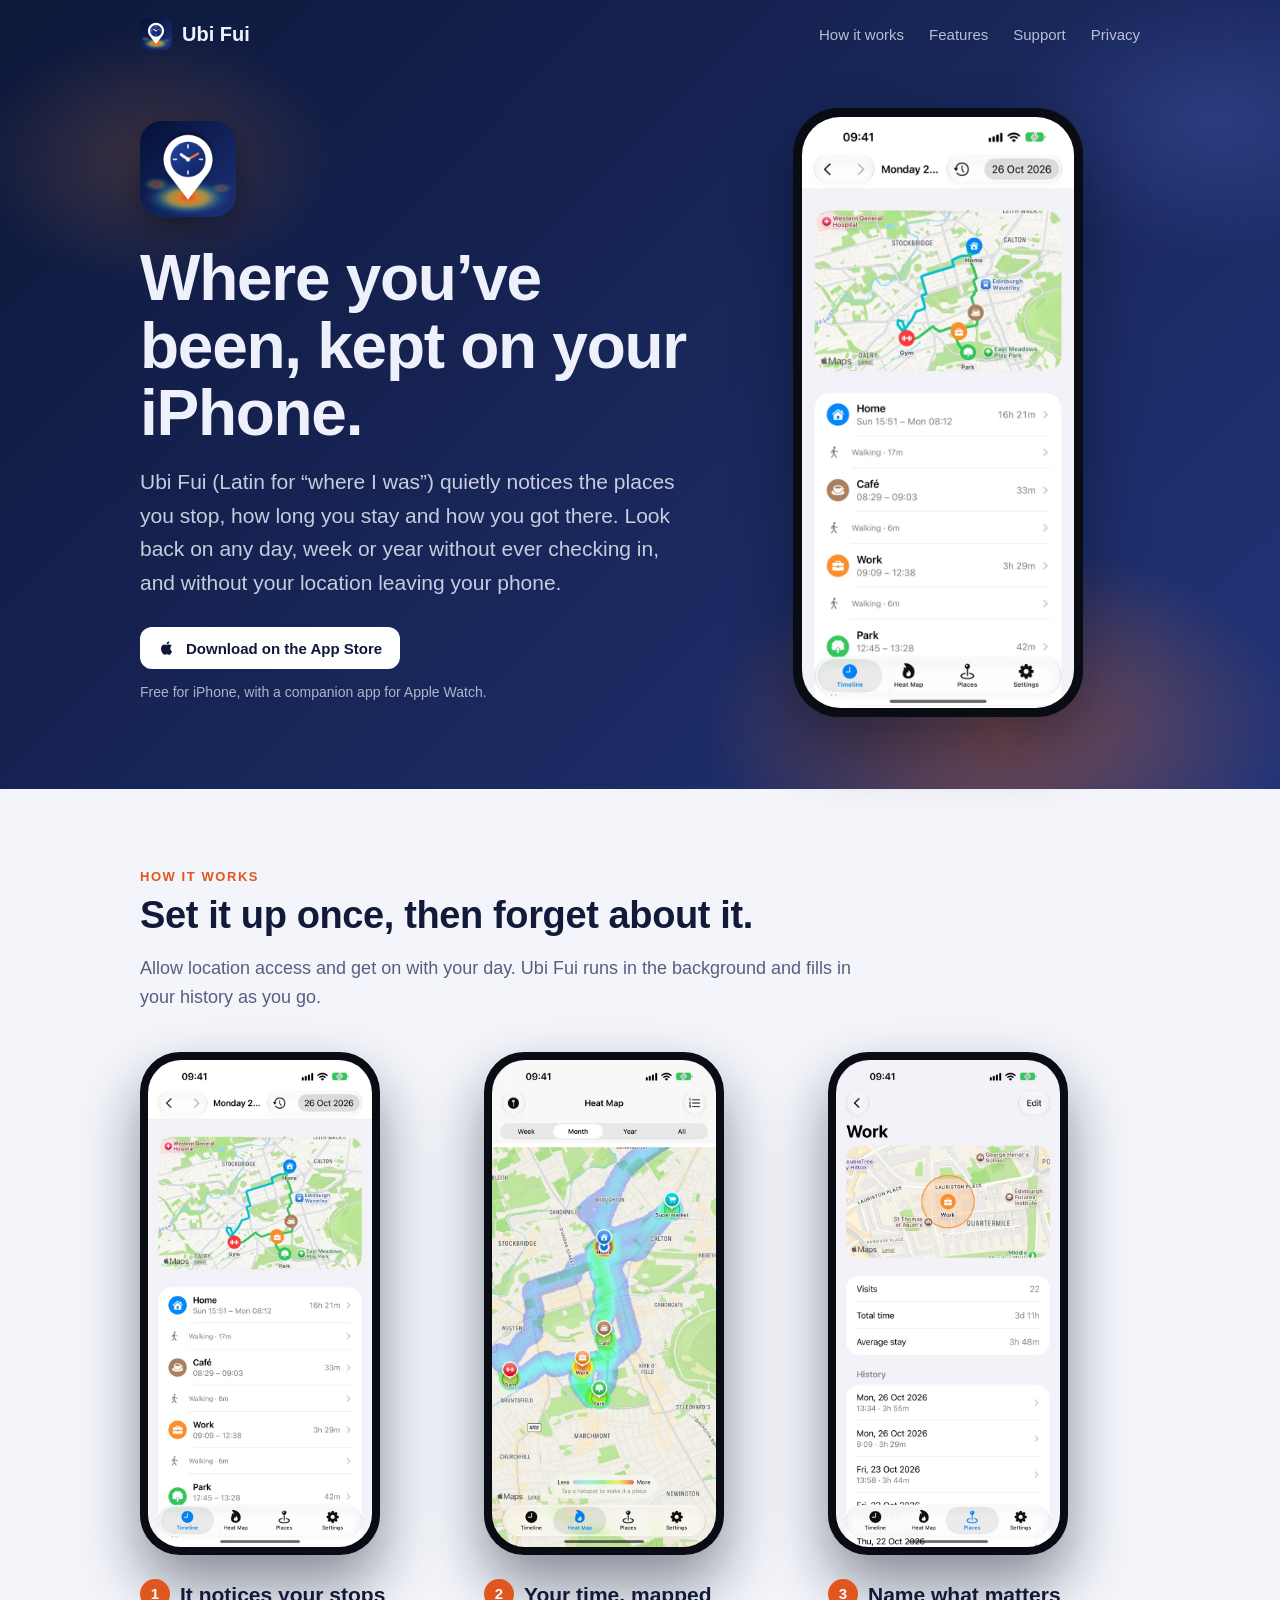
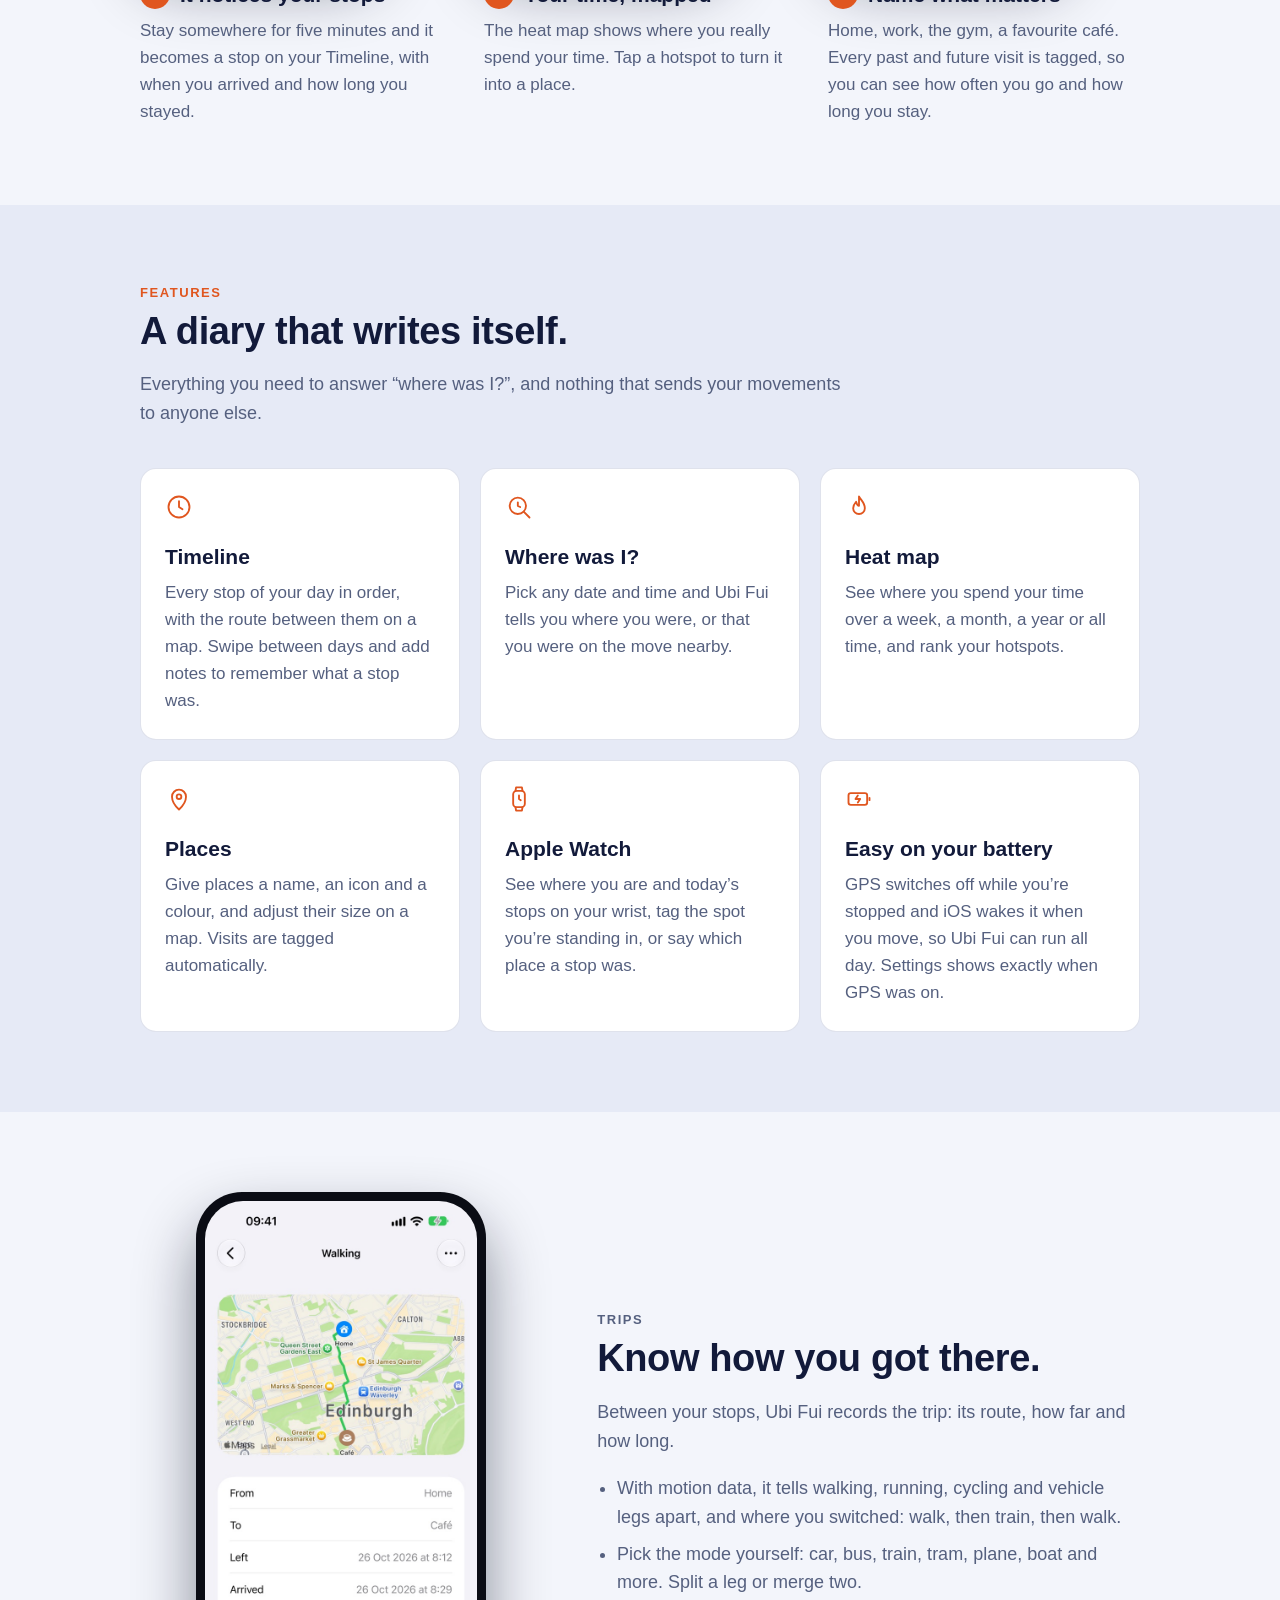
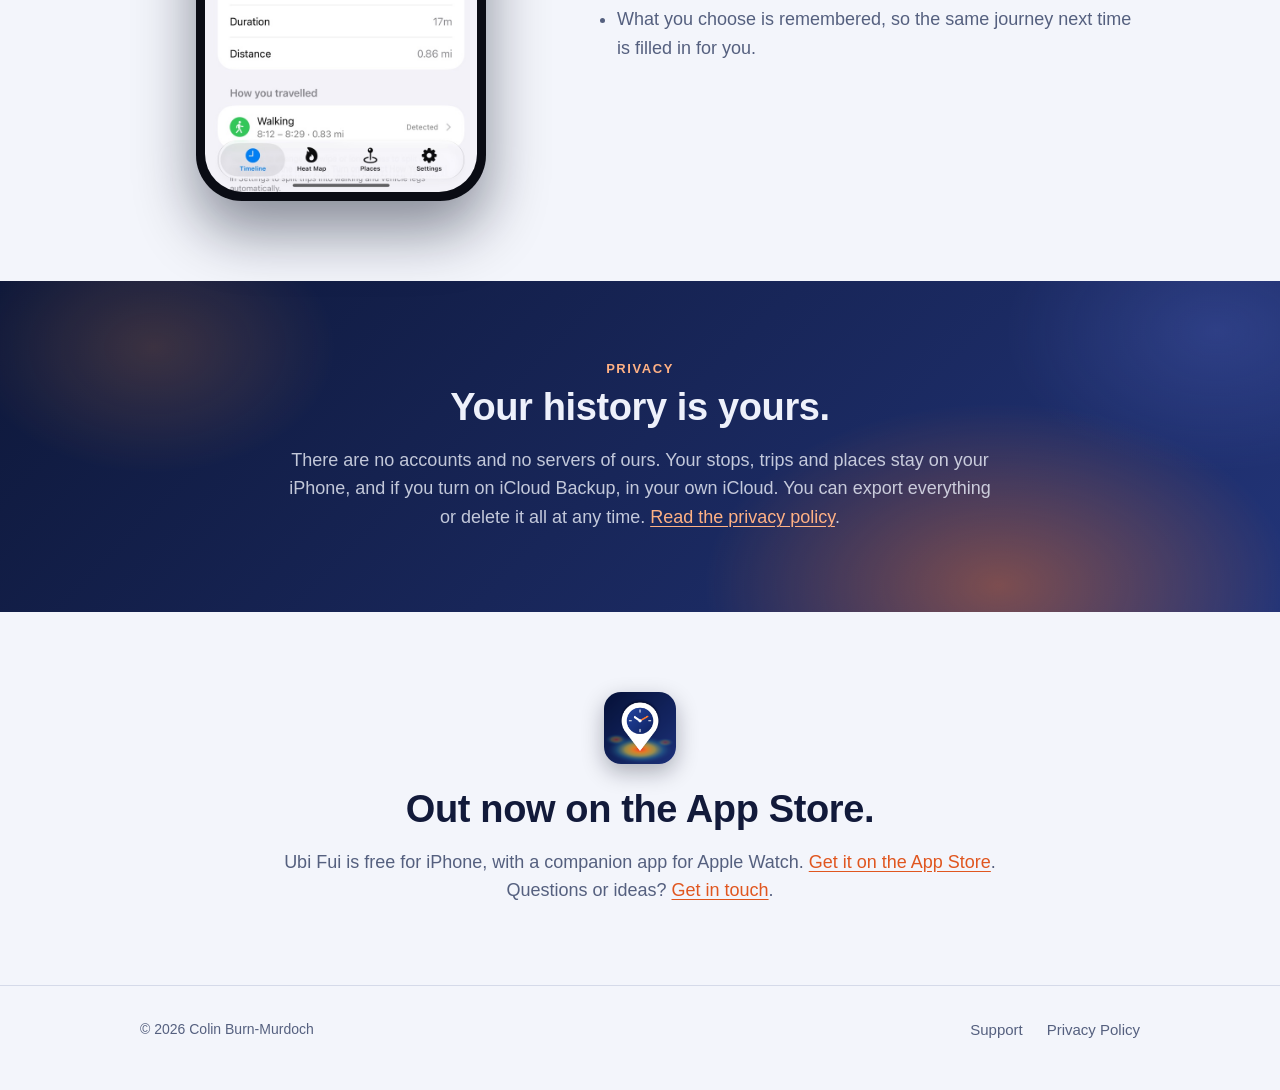
==== commit 113ec020: "Ubi Fui is out: link to the App Store Co-Authored-By: Claude Opus 5.5 <noreply@anthropic.com>" ====
--- a/index.html
+++ b/index.html
@@ -21,6 +21,7 @@
 <meta name="theme-color" content="#0e183a" media="(prefers-color-scheme: dark)">
 <link rel="icon" href="assets/favicon.png">
 <link rel="apple-touch-icon" href="assets/apple-touch-icon.png">
+<meta name="apple-itunes-app" content="app-id=6826339112">
 <style>
   :root {
     color-scheme: light dark;
@@ -83,6 +84,7 @@
   .lede { font-size: 21px; color: rgba(238, 241, 251, 0.82); margin: 0 0 28px; max-width: 32em; }
   .badge { display: inline-flex; align-items: center; gap: 10px; background: #fff; color: var(--navy);
            border-radius: 12px; padding: 12px 18px; font: 600 15px var(--sans); text-decoration: none; }
+  a.badge:hover { background: #e9ecf7; }
   .badge svg { width: 18px; height: 18px; fill: currentColor; }
   .badge-note { font-size: 14px; color: rgba(238, 241, 251, 0.7); margin: 12px 0 0; }
 
@@ -161,11 +163,11 @@
       <img class="hero-icon" src="assets/icon.png" alt="Ubi Fui app icon">
       <h1>Where you’ve been, kept on your iPhone.</h1>
       <p class="lede">Ubi Fui (Latin for “where I was”) quietly notices the places you stop, how long you stay and how you got there. Look back on any day, week or year without ever checking in, and without your location leaving your phone.</p>
-      <span class="badge">
+      <a class="badge" href="https://apps.apple.com/app/ubi-fui/id6826339112">
         <svg viewBox="0 0 24 24" aria-hidden="true"><path d="M16.37 12.6c-.02-2.3 1.88-3.4 1.96-3.46-1.07-1.56-2.73-1.78-3.32-1.8-1.41-.14-2.76.83-3.48.83-.72 0-1.82-.81-3-.79-1.54.02-2.96.9-3.76 2.28-1.6 2.78-.41 6.9 1.15 9.16.76 1.1 1.67 2.34 2.86 2.3 1.15-.05 1.58-.74 2.97-.74 1.38 0 1.77.74 2.98.72 1.23-.02 2.01-1.12 2.76-2.23.87-1.28 1.23-2.52 1.25-2.58-.03-.01-2.4-.92-2.42-3.66zM14.1 5.86c.63-.77 1.06-1.83.94-2.89-.91.04-2.01.61-2.67 1.37-.58.67-1.09 1.76-.95 2.8 1.01.08 2.05-.52 2.68-1.28z"/></svg>
-        Coming soon to the App Store
-      </span>
-      <p class="badge-note">For iPhone, with a companion app for Apple Watch.</p>
+        Download on the App Store
+      </a>
+      <p class="badge-note">Free for iPhone, with a companion app for Apple Watch.</p>
     </div>
     <div class="phone"><img src="assets/screen-timeline.jpg" alt="Ubi Fui's Timeline: a working day in Edinburgh, from home to the café, work, lunch in the park and the gym, with the routes on a map" width="644" height="1400"></div>
   </div>
@@ -264,8 +266,8 @@
 <section class="centred">
   <div class="wrap">
     <img class="soon-icon" src="assets/icon.png" alt="" loading="lazy">
-    <h2>Coming soon to the App Store.</h2>
-    <p class="intro">Ubi Fui is nearly ready. Questions or ideas? <a href="support/">Get in touch</a>.</p>
+    <h2>Out now on the App Store.</h2>
+    <p class="intro">Ubi Fui is free for iPhone, with a companion app for Apple Watch. <a href="https://apps.apple.com/app/ubi-fui/id6826339112">Get it on the App Store</a>. Questions or ideas? <a href="support/">Get in touch</a>.</p>
   </div>
 </section>
 </main>
